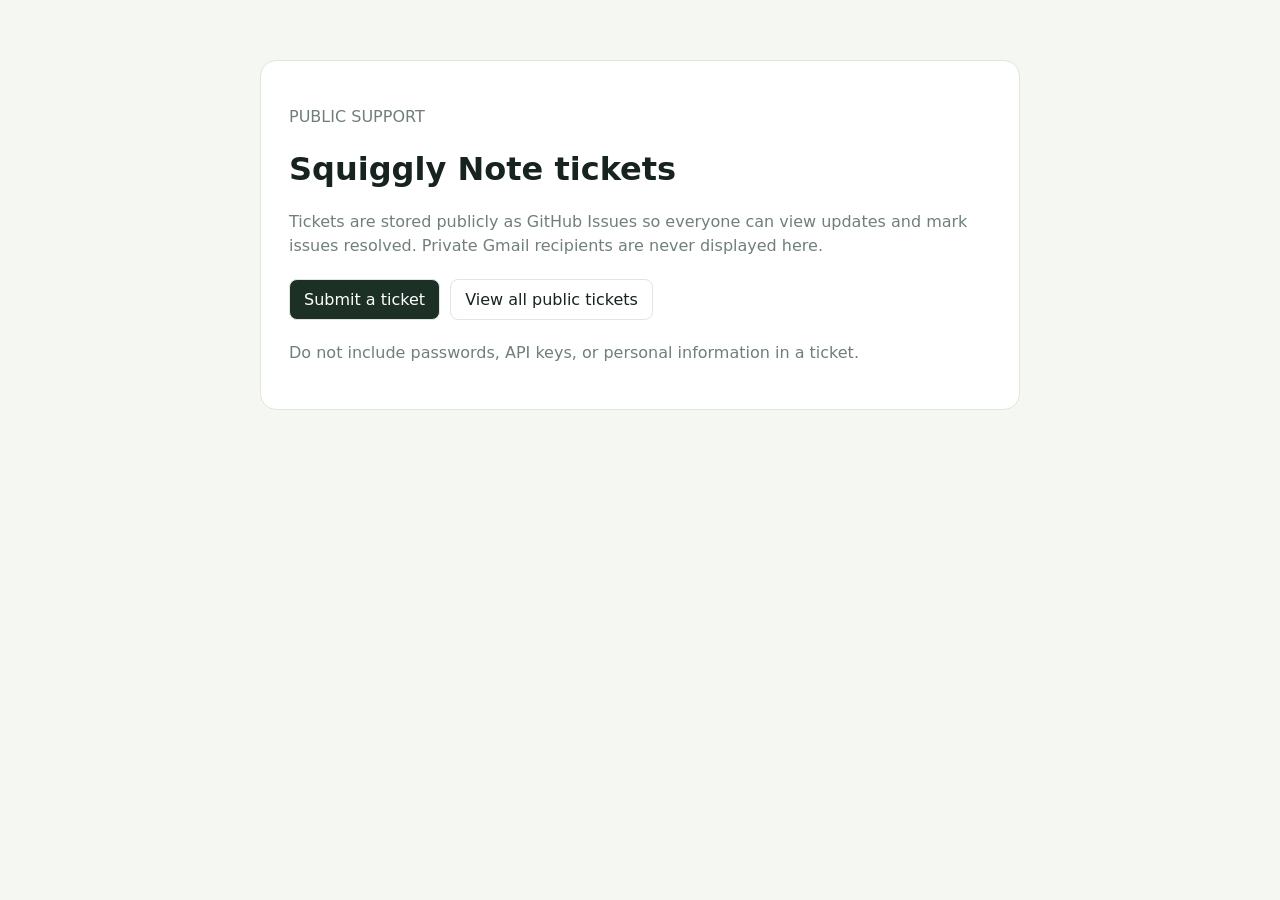
==== public-tickets.html @ 0bc01f77 "Add files via upload" ====
<!doctype html>
<html lang="en">
<meta charset="utf-8">
<meta name="viewport" content="width=device-width,initial-scale=1">
<title>Squiggly Note Public Tickets</title>
<style>
body{font:16px system-ui;max-width:760px;margin:60px auto;padding:0 20px;color:#17231f;background:#f5f7f3}main{background:#fff;padding:28px;border:1px solid #dfe6df;border-radius:16px}a{display:inline-block;padding:10px 14px;border-radius:8px;text-decoration:none;border:1px solid #dfe6df;background:#fff;color:#17231f;margin:5px 5px 5px 0}.primary{background:#1c3026;color:#fff}p{color:#708078;line-height:1.5}
</style>
<main>
<p>PUBLIC SUPPORT</p>
<h1>Squiggly Note tickets</h1>
<p>Tickets are stored publicly as GitHub Issues so everyone can view updates and mark issues resolved. Private Gmail recipients are never displayed here.</p>
<a class="primary" href="https://github.com/atreyap31-cell/Squigglynote-tester/issues/new" target="_blank" rel="noopener">Submit a ticket</a>
<a href="https://github.com/atreyap31-cell/Squigglynote-tester/issues" target="_blank" rel="noopener">View all public tickets</a>
<p>Do not include passwords, API keys, or personal information in a ticket.</p>
</main>
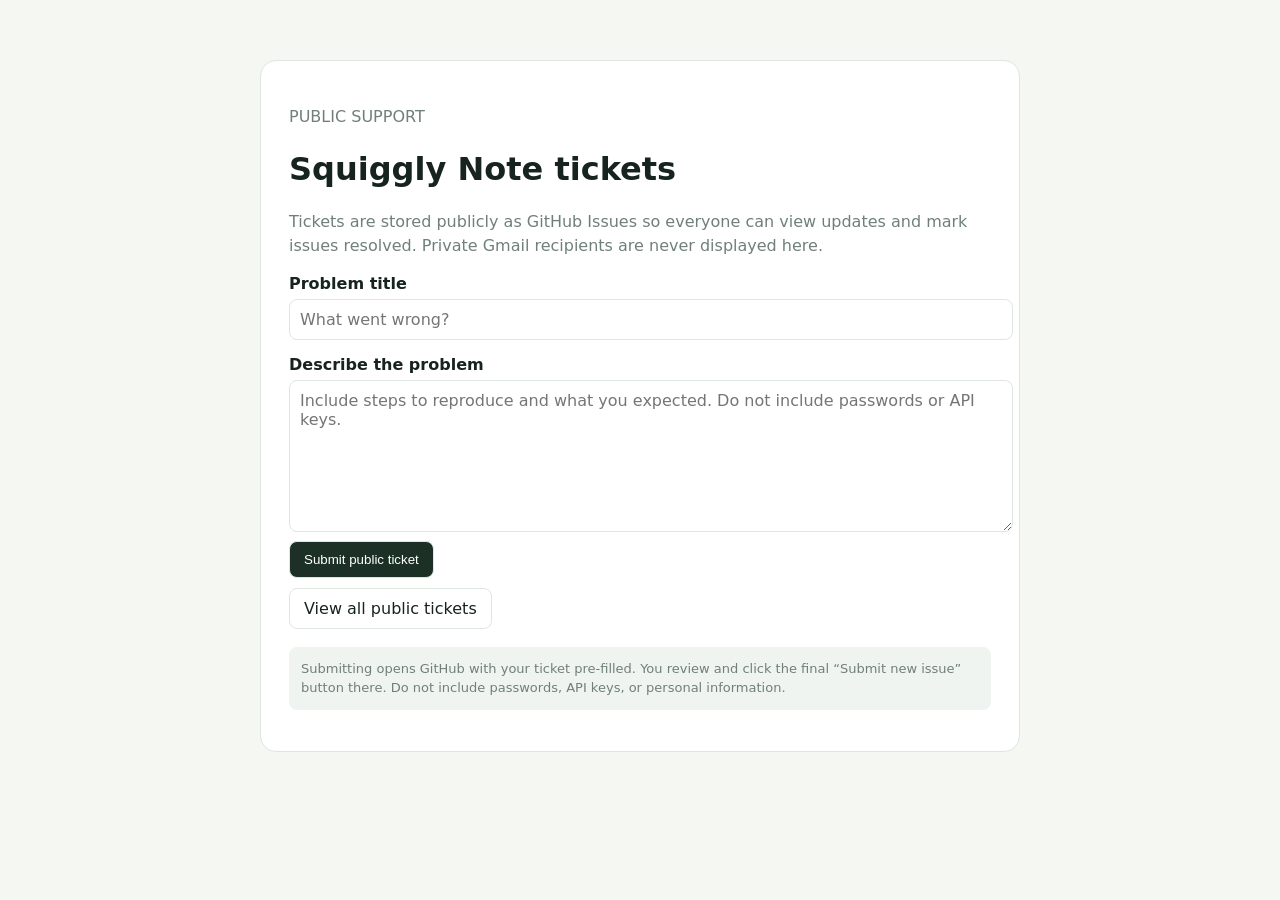
==== commit 8eaa4eb4: "Refactor ticket submission to use a form Updated ticket submission process to use a form instead of " ====
--- a/public-tickets.html
+++ b/public-tickets.html
@@ -4,13 +4,14 @@
 <meta name="viewport" content="width=device-width,initial-scale=1">
 <title>Squiggly Note Public Tickets</title>
 <style>
-body{font:16px system-ui;max-width:760px;margin:60px auto;padding:0 20px;color:#17231f;background:#f5f7f3}main{background:#fff;padding:28px;border:1px solid #dfe6df;border-radius:16px}a{display:inline-block;padding:10px 14px;border-radius:8px;text-decoration:none;border:1px solid #dfe6df;background:#fff;color:#17231f;margin:5px 5px 5px 0}.primary{background:#1c3026;color:#fff}p{color:#708078;line-height:1.5}
+body{font:16px system-ui;max-width:760px;margin:60px auto;padding:0 20px;color:#17231f;background:#f5f7f3}main{background:#fff;padding:28px;border:1px solid #dfe6df;border-radius:16px}a,button{display:inline-block;padding:10px 14px;border-radius:8px;text-decoration:none;border:1px solid #dfe6df;background:#fff;color:#17231f;margin:5px 5px 5px 0;cursor:pointer}.primary{background:#1c3026;color:#fff}p{color:#708078;line-height:1.5}label{display:block;margin-top:15px;font-weight:650}input,textarea{width:100%;padding:10px;margin-top:6px;border:1px solid #dfe6df;border-radius:8px;font:inherit}textarea{min-height:130px;resize:vertical}.note{font-size:13px;background:#f0f4f0;padding:12px;border-radius:8px}
 </style>
 <main>
 <p>PUBLIC SUPPORT</p>
 <h1>Squiggly Note tickets</h1>
 <p>Tickets are stored publicly as GitHub Issues so everyone can view updates and mark issues resolved. Private Gmail recipients are never displayed here.</p>
-<a class="primary" href="https://github.com/atreyap31-cell/Squigglynote-tester/issues/new" target="_blank" rel="noopener">Submit a ticket</a>
+<form id="ticketForm"><label for="ticketTitle">Problem title</label><input id="ticketTitle" required maxlength="120" placeholder="What went wrong?"><label for="ticketBody">Describe the problem</label><textarea id="ticketBody" required placeholder="Include steps to reproduce and what you expected. Do not include passwords or API keys."></textarea><button class="primary" type="submit">Submit public ticket</button></form>
 <a href="https://github.com/atreyap31-cell/Squigglynote-tester/issues" target="_blank" rel="noopener">View all public tickets</a>
-<p>Do not include passwords, API keys, or personal information in a ticket.</p>
+<p class="note">Submitting opens GitHub with your ticket pre-filled. You review and click the final “Submit new issue” button there. Do not include passwords, API keys, or personal information.</p>
 </main>
+<script>document.querySelector('#ticketForm').onsubmit=e=>{e.preventDefault();const title=document.querySelector('#ticketTitle').value.trim(),body=document.querySelector('#ticketBody').value.trim();const url='https://github.com/atreyap31-cell/Squigglynote-tester/issues/new?title='+encodeURIComponent(title)+'&body='+encodeURIComponent(body);window.open(url,'_blank','noopener');};</script>
